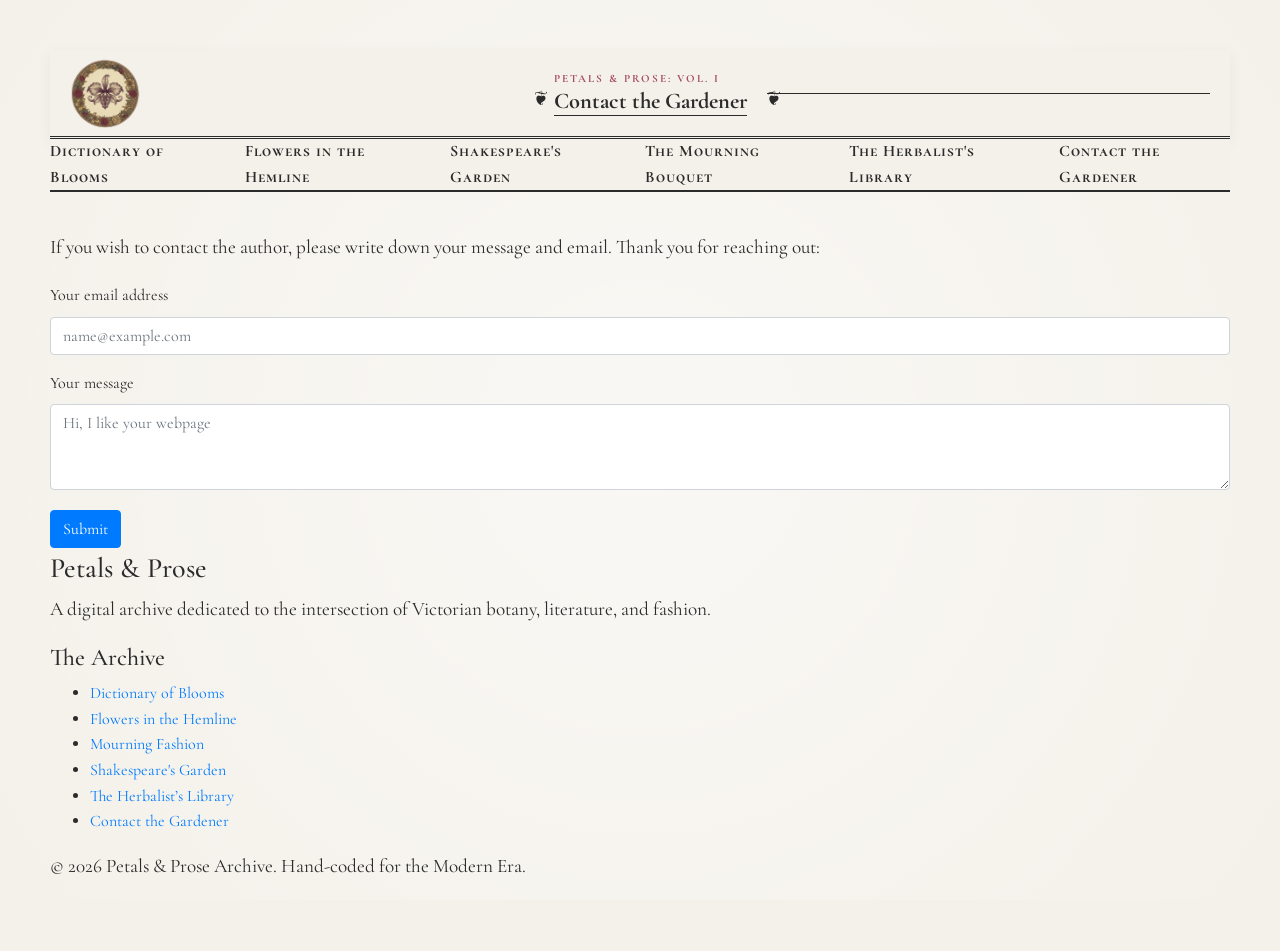
==== pages/contact.html @ 2f35a8c5 "Now uploaded each folder separately" ====
<!DOCTYPE html>
<html>

<head>
    <meta charset="UTF-8">
    <meta name="viewport" content="width=device-width, initial-scale=1.0">
    <title>Shakespeare’s Garden | Petals & Prose</title>

    <link href="https://fonts.googleapis.com/css2?family=Cormorant+Garamond:ital,wght@0,400;0,700;1,400&display=swap"
        rel="stylesheet">

    <link rel="stylesheet" href="https://stackpath.bootstrapcdn.com/bootstrap/4.3.1/css/bootstrap.min.css"
        integrity="sha384-ggOyR0iXCbMQv3Xipma34MD+dH/1fQ784/j6cY/iJTQUOhcWr7x9JvoRxT2MZw1T" crossorigin="anonymous">

    <link rel="stylesheet" href="../css/style.css">

</head>

<!-- Header decorado + imagen de logo (con link al index)-->
<header class="book-header">
    <div class="header-inner">
        <a href="../index.html">
            <img src="../img/weblogo.png" alt="Website logo for Prose & Petals" class="nav-logo">
        </a>
        <span class="ornament"></span>
        <div class="title-group">
            <p class="series-title">Petals & Prose: Vol. I</p>
            <h1 class="main-title"> Contact the Gardener </h1>
        </div>
        <span class="ornament"></span>
    </div>
</header>

<!-- Navegación -->

<nav class="victorian-nav">
    <ul>
        <li><a href="./dictionary.html">Dictionary of Blooms</a> </li>
        <li><a href="./hemline.html">Flowers in the Hemline</a></li>
        <li><a href="./shakespeare.html">Shakespeare's Garden</a></li>
        <li><a href="./mourning.html">The Mourning Bouquet</a></li>
        <li><a href="./library.html">The Herbalist's Library</a></li>
        <li><a href="./contact.html">Contact the Gardener</a></li>
    </ul>
</nav>

<body>
    <p> If you wish to contact the author, please write down your message and email. Thank you for reaching out:
    </p>

<!-- FORMULARIO BOOTSTRAP -->
    <form>
        <div class="form-group">
            <label for="exampleFormControlInput1">Your email address</label>
            <input type="email" class="form-control" id="exampleFormControlInput1" placeholder="name@example.com">
        </div>

        <div class="form-group">
            <label for="exampleFormControlTextarea1">Your message</label>
            <textarea class="form-control" id="exampleFormControlTextarea1" rows="3"
                placeholder="Hi, I like your webpage"></textarea>
        </div>
        <button type="submit" class="btn btn-primary my-1">Submit</button>

    </form>
    <script src="https://code.jquery.com/jquery-3.3.1.slim.min.js"
        integrity="sha384-q8i/X+965DzO0rT7abK41JStQIAqVgRVzpbzo5smXKp4YfRvH+8abtTE1Pi6jizo"
        crossorigin="anonymous"></script>
    <script src="https://cdnjs.cloudflare.com/ajax/libs/popper.js/1.14.7/umd/popper.min.js"
        integrity="sha384-UO2eT0CpHqdSJQ6hJty5KVphtPhzWj9WO1clHTMGa3JDZwrnQq4sF86dIHNDz0W1"
        crossorigin="anonymous"></script>
    <script src="https://stackpath.bootstrapcdn.com/bootstrap/4.3.1/js/bootstrap.min.js"
        integrity="sha384-JjSmVgyd0p3pXB1rRibZUAYoIIy6OrQ6VrjIEaFf/nJGzIxFDsf4x0xIM+B07jRM"
        crossorigin="anonymous"></script>
</body>

<!--Footer victoriano-->

<footer class="site-footer">
    <div class="footer-container">

        <div class="footer-column about">
            <h3>Petals & Prose</h3>
            <p>A digital archive dedicated to the intersection of Victorian botany, literature, and fashion.</p>
        </div>

        <div class="footer-column links">
            <h4>The Archive</h4>
            <ul>
                <li><a href="./dictionary.html">Dictionary of Blooms</a></li>
                <li><a href="./hemline.html"> Flowers in the Hemline </a></li>
                <li><a href="./mourning.html">Mourning Fashion</a></li>
                <li><a href="./shakespeare.html">Shakespeare's Garden</a></li>
                <li><a href="./library.html">The Herbalist’s Library</a></li>
                <li><a href="./contact.html">Contact the Gardener</a></li>


            </ul>
        </div>
    </div>

    <div class="footer-bottom">
        <p>&copy; 2026 Petals & Prose Archive. Hand-coded for the Modern Era.</p>
    </div>
</footer>

</html>
---- css/style.css ----
:root {
    --ink: #2b2b2b;
    --parchment: #f4f1ea;
    --accent-rose: #a64d5d;
}

body {
    background-color: var(--parchment);
    background-image: radial-gradient(circle, rgba(255, 255, 255, 0.5) 0%, rgba(0, 0, 0, 0) 100%);
    background-attachment: fixed;
    color: var(--ink);
    font-family: 'Cormorant Garamond', serif;
    line-height: 1.6;
    margin: 0;
    padding: clamp(20px, 5vw, 50px);
}

.garden-container {
    max-width: 900px;
    margin: 0 auto;
}

h1 {
    font-size: 4rem;
    text-align: center;
    border-bottom: 1px solid var(--ink);
    margin-bottom: 10px;
}

.subtitle {
    text-align: center;
    font-style: italic;
    margin-bottom: 50px;
}

/* Text wrap around png for the Shakespeare page (for now) */
.floral-shape {
    float: left;
    width: 400px;
    height: 400px;
    margin-right: 30px;
    background-image: url("../img/flower1.png");
    background-size: contain;
    background-repeat: no-repeat;
    shape-outside: circle(50%);
    display: block;
    shape-margin: 20px;
}

h2 {
    font-size: 2.5rem;
    color: var(--accent-rose);
}

p {
    font-size: 1.2rem;
    margin-bottom: 20px;
    text-align: justify;
}

blockquote {
    font-style: italic;
    border-left: 3px solid var(--accent-rose);
    padding-left: 20px;
    margin: 40px 0;
    font-size: 1.5rem;
}

.victorian-nav {
    position: sticky;
    top: 0px;
    background-color: var(--parchment);
    z-index: 100;
    border-bottom: 2px double var(--ink);
    margin-bottom: 40px;
}

.victorian-nav ul {
    list-style: none;
    display: flex;
    align-items: center;
    justify-content: center;
    gap: 30px;
    padding: 0;
    margin: 0;
}

.victorian-nav a {
    text-decoration: none;
    color: var(--ink);
    font-variant: small-caps;
    font-weight: bold;
    letter-spacing: 1px;
    transition: color 0.3s ease;
}

.victorian-nav a:hover {
    color: var(--accent-rose);
    border-bottom: 1px solid var(--accent-rose);
}

.book-header {
    background-color: var(--parchment);
    padding: 8px 0;
    border-bottom: 3px double var(--ink);
    box-shadow: 0 5px 15px rgba(0, 0, 0, 0.05);
}

/*COMPONENTE CON GRID (me pareció el más sencillo de ponerle grid)*/
.header-inner {
    display: grid;
    grid-template-columns: 1fr auto auto 1fr;
    align-items: center;
    margin: 0 auto;
    padding: 0 20px;
    column-gap: 20px;
}

.title-group {
    text-align: center;
    grid-column: 3;
}

.nav-logo {
    height: 70px;
    width: auto;
    align-self: center;
    margin-right: 20px;
    grid-column: 2;
}

.series-title {
    font-size: 0.7rem;
    text-transform: uppercase;
    letter-spacing: 2px;
    margin: 0;
    color: var(--accent-rose);
    font-weight: bold;
}

.main-title {
    font-size: 1.4rem;
    margin: 0;
    font-family: 'Cormorant Garamond', serif;
    font-weight: 700;
}

/* Decorative thingys on the sides */
.ornament {
    height: 1px;
    background-color: var(--ink);
    position: relative;
}

.ornament::before {
    content: "❦";
    position: absolute;
    top: -10px;
    font-size: 1.2rem;
}

.header-inner .ornament:first-child {
    grid-column: 1;
}

.header-inner .ornament:last-child {
    grid-column: 4;
}

/* Specific styles for the Mourning page */
body.mourning-page {
    background-color: #1a1a1a;
    color: #cfcfcf;
    transition: background-color 0.5s ease;
}

/* Mourning nav bar */
.mourning-page .victorian-nav {
    background-color: #1a1a1a;
    border-color: #444;
    box-shadow: 0 10px 20px rgba(0, 0, 0, 0.5);
}

.mourning-page .victorian-nav a {
    color: #cfcfcf;
}

.mourning-page .victorian-nav a:hover {
    color: var(--accent-rose);
    filter: brightness(1.2);
    border-bottom: 1px solid var(--accent-rose);
}

/* Headings */
.mourning-page h1,
.mourning-page h2,
.mourning-page h3 {
    color: #f4f1ea;
    border-color: #444;
}

/* The Links */
.mourning-page a {
    color: #a64d5d;
    filter: brightness(1.2);
}

/* Glossary box */
.mourning-page aside {
    background-color: #252525;
    border: 1px solid #444;
    padding: 20px;
    box-shadow: inset 0 0 10px #000;
}

/* Dark theme header */
.mourning-page .book-header {
    background-color: #111111;
    border-bottom: 3px double #444;
    box-shadow: 0 5px 20px rgba(0, 0, 0, 0.5);
}

.mourning-page .series-title {
    color: #888;
}

/* Merged .mourning-page .main-title rules */
.mourning-page .main-title {
    color: #e0e0e0;
    text-shadow: 2px 2px 4px rgba(0, 0, 0, 0.8);
    background: linear-gradient(to bottom, #cfcfcf 0%, #ffffff 50%, #999999 100%);
    -webkit-background-clip: text;
    -webkit-text-fill-color: transparent;
    display: inline-block;
}

.mourning-page .ornament {
    background-color: #444;
}

.mourning-page .ornament::before {
    content: "☙";
    color: #666;
    top: -14px;
}
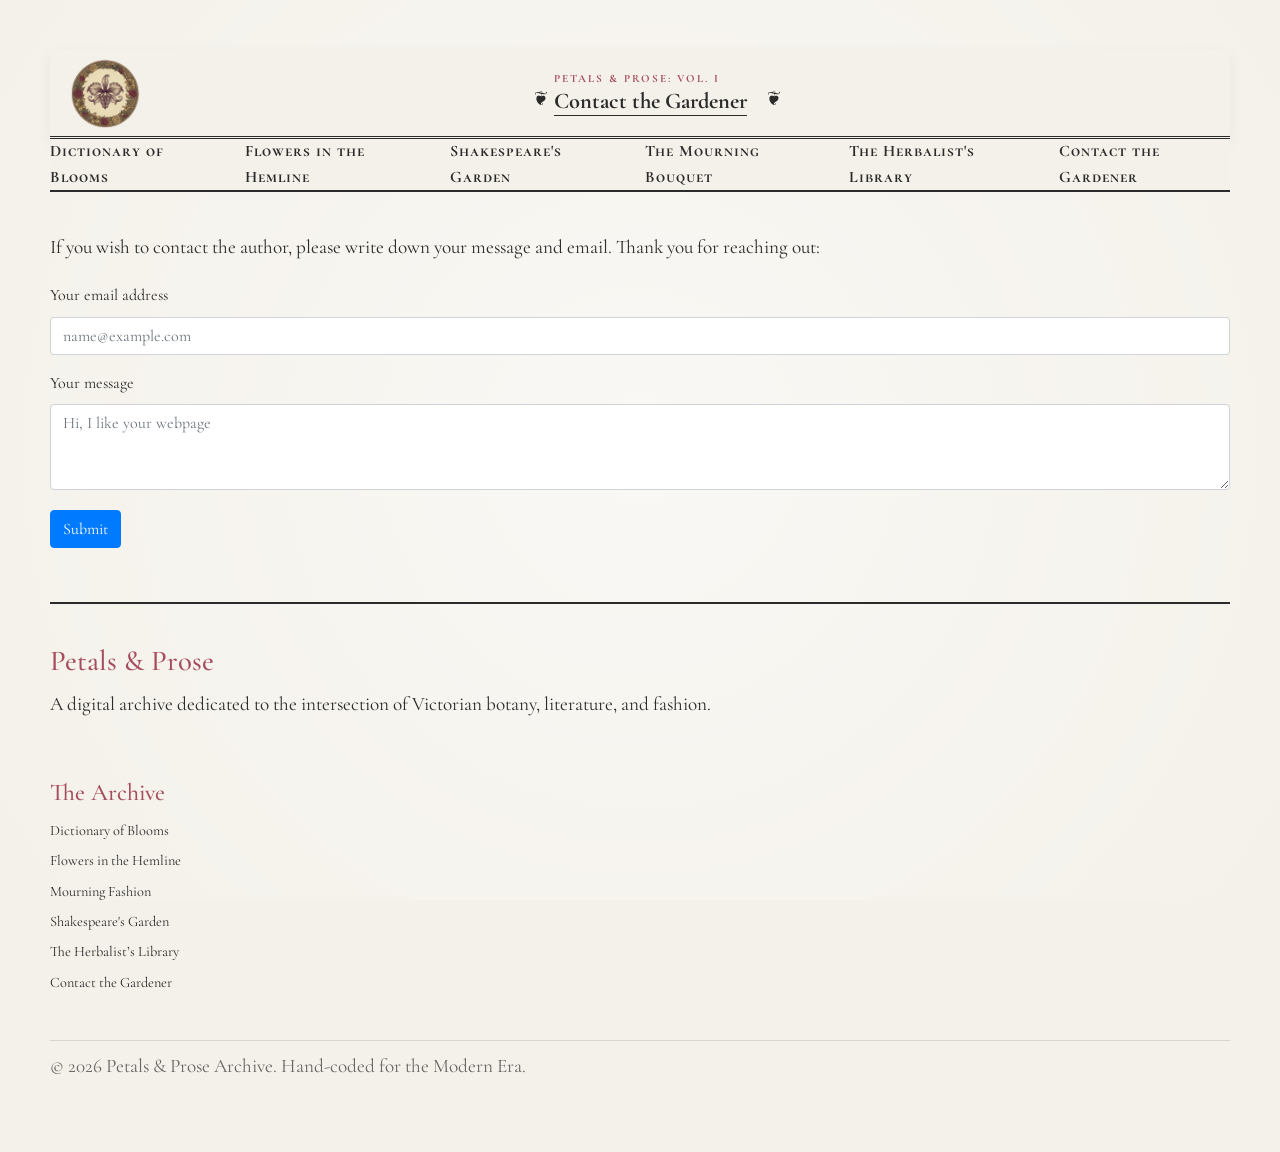
==== commit 00ea167e: "Subida preentrega 3" ====
--- a/pages/contact.html
+++ b/pages/contact.html
@@ -1,10 +1,10 @@
 <!DOCTYPE html>
-<html>
+<html lang="en">
 
 <head>
     <meta charset="UTF-8">
     <meta name="viewport" content="width=device-width, initial-scale=1.0">
-    <title>Shakespeare’s Garden | Petals & Prose</title>
+    <title>Contact the Gardener | Petals & Prose</title>
 
     <link href="https://fonts.googleapis.com/css2?family=Cormorant+Garamond:ital,wght@0,400;0,700;1,400&display=swap"
         rel="stylesheet">
@@ -16,39 +16,39 @@
 
 </head>
 
-<!-- Header decorado + imagen de logo (con link al index)-->
-<header class="book-header">
-    <div class="header-inner">
-        <a href="../index.html">
-            <img src="../img/weblogo.png" alt="Website logo for Prose & Petals" class="nav-logo">
-        </a>
-        <span class="ornament"></span>
-        <div class="title-group">
-            <p class="series-title">Petals & Prose: Vol. I</p>
-            <h1 class="main-title"> Contact the Gardener </h1>
+<body>
+    <!-- Header decorado + imagen de logo (con link al index)-->
+    <header class="book-header">
+        <div class="header-inner">
+            <a href="../index.html">
+                <img src="../img/weblogo.png" alt="Website logo for Prose & Petals" class="nav-logo">
+            </a>
+            <span class="ornament"></span>
+            <div class="title-group">
+                <p class="series-title">Petals & Prose: Vol. I</p>
+                <h1 class="main-title"> Contact the Gardener </h1>
+            </div>
+            <span class="ornament"></span>
         </div>
-        <span class="ornament"></span>
-    </div>
-</header>
+    </header>
 
-<!-- Navegación -->
+    <!-- Navegación -->
 
-<nav class="victorian-nav">
-    <ul>
-        <li><a href="./dictionary.html">Dictionary of Blooms</a> </li>
-        <li><a href="./hemline.html">Flowers in the Hemline</a></li>
-        <li><a href="./shakespeare.html">Shakespeare's Garden</a></li>
-        <li><a href="./mourning.html">The Mourning Bouquet</a></li>
-        <li><a href="./library.html">The Herbalist's Library</a></li>
-        <li><a href="./contact.html">Contact the Gardener</a></li>
-    </ul>
-</nav>
+    <nav class="victorian-nav">
+        <ul>
+            <li><a href="./dictionary.html">Dictionary of Blooms</a> </li>
+            <li><a href="./hemline.html">Flowers in the Hemline</a></li>
+            <li><a href="./shakespeare.html">Shakespeare's Garden</a></li>
+            <li><a href="./mourning.html">The Mourning Bouquet</a></li>
+            <li><a href="./library.html">The Herbalist's Library</a></li>
+            <li><a href="./contact.html">Contact the Gardener</a></li>
+        </ul>
+    </nav>
 
-<body>
     <p> If you wish to contact the author, please write down your message and email. Thank you for reaching out:
     </p>
 
-<!-- FORMULARIO BOOTSTRAP -->
+    <!-- FORMULARIO BOOTSTRAP -->
     <form>
         <div class="form-group">
             <label for="exampleFormControlInput1">Your email address</label>
@@ -72,36 +72,37 @@
     <script src="https://stackpath.bootstrapcdn.com/bootstrap/4.3.1/js/bootstrap.min.js"
         integrity="sha384-JjSmVgyd0p3pXB1rRibZUAYoIIy6OrQ6VrjIEaFf/nJGzIxFDsf4x0xIM+B07jRM"
         crossorigin="anonymous"></script>
+
+
+    <!--Footer victoriano-->
+
+    <footer class="site-footer">
+        <div class="footer-container">
+
+            <div class="footer-column about">
+                <h3>Petals & Prose</h3>
+                <p>A digital archive dedicated to the intersection of Victorian botany, literature, and fashion.</p>
+            </div>
+
+            <div class="footer-column links">
+                <h4>The Archive</h4>
+                <ul>
+                    <li><a href="./dictionary.html">Dictionary of Blooms</a></li>
+                    <li><a href="./hemline.html"> Flowers in the Hemline </a></li>
+                    <li><a href="./mourning.html">Mourning Fashion</a></li>
+                    <li><a href="./shakespeare.html">Shakespeare's Garden</a></li>
+                    <li><a href="./library.html">The Herbalist’s Library</a></li>
+                    <li><a href="./contact.html">Contact the Gardener</a></li>
+
+
+                </ul>
+            </div>
+        </div>
+
+        <div class="footer-bottom">
+            <p>&copy; 2026 Petals & Prose Archive. Hand-coded for the Modern Era.</p>
+        </div>
+    </footer>
 </body>
 
-<!--Footer victoriano-->
-
-<footer class="site-footer">
-    <div class="footer-container">
-
-        <div class="footer-column about">
-            <h3>Petals & Prose</h3>
-            <p>A digital archive dedicated to the intersection of Victorian botany, literature, and fashion.</p>
-        </div>
-
-        <div class="footer-column links">
-            <h4>The Archive</h4>
-            <ul>
-                <li><a href="./dictionary.html">Dictionary of Blooms</a></li>
-                <li><a href="./hemline.html"> Flowers in the Hemline </a></li>
-                <li><a href="./mourning.html">Mourning Fashion</a></li>
-                <li><a href="./shakespeare.html">Shakespeare's Garden</a></li>
-                <li><a href="./library.html">The Herbalist’s Library</a></li>
-                <li><a href="./contact.html">Contact the Gardener</a></li>
-
-
-            </ul>
-        </div>
-    </div>
-
-    <div class="footer-bottom">
-        <p>&copy; 2026 Petals & Prose Archive. Hand-coded for the Modern Era.</p>
-    </div>
-</footer>
-
 </html>
--- a/css/style.css
+++ b/css/style.css
@@ -1,245 +1,464 @@
-:root {
-    --ink: #2b2b2b;
-    --parchment: #f4f1ea;
-    --accent-rose: #a64d5d;
+@charset "UTF-8";
+.page-dictionary {
+  background-color: #f4f0e8;
+}
+
+.page-shakespeare {
+  background-color: #f0f4e8;
+}
+
+.page-hemline {
+  background-color: #f4ece8;
+}
+
+.page-library {
+  background-color: #e8f0f4;
+}
+
+.page-contact {
+  background-color: #f4e8f0;
+}
+
+@keyframes fadeIn {
+  from {
+    opacity: 0;
+    transform: translateY(12px);
+  }
+  to {
+    opacity: 1;
+    transform: translateY(0);
+  }
+}
+*,
+*::before,
+*::after {
+  box-sizing: border-box;
 }
 
 body {
-    background-color: var(--parchment);
-    background-image: radial-gradient(circle, rgba(255, 255, 255, 0.5) 0%, rgba(0, 0, 0, 0) 100%);
-    background-attachment: fixed;
-    color: var(--ink);
-    font-family: 'Cormorant Garamond', serif;
-    line-height: 1.6;
-    margin: 0;
-    padding: clamp(20px, 5vw, 50px);
+  background-color: #f4f1ea;
+  background-image: radial-gradient(circle, rgba(255, 255, 255, 0.5) 0%, rgba(0, 0, 0, 0) 100%);
+  background-attachment: fixed;
+  color: #2b2b2b;
+  font-family: "Cormorant Garamond", serif;
+  line-height: 1.6;
+  margin: 0;
+  padding: clamp(20px, 5vw, 50px);
+}
+@media (max-width: 768px) {
+  body {
+    padding: 10px;
+  }
+}
+
+h1 {
+  font-size: 4rem;
+  text-align: center;
+  border-bottom: 1px solid #2b2b2b;
+  margin-bottom: 10px;
+  animation: fadeIn 0.7s ease 0s both;
+}
+@media (max-width: 768px) {
+  h1 {
+    font-size: 2.5rem;
+  }
+}
+@media (max-width: 480px) {
+  h1 {
+    font-size: 2rem;
+  }
+}
+
+h2 {
+  font-size: 2.5rem;
+  color: #a64d5d;
+}
+@media (max-width: 768px) {
+  h2 {
+    font-size: 1.8rem;
+  }
+}
+
+h3 {
+  font-size: 1.8rem;
+}
+
+p {
+  font-size: 1.2rem;
+  margin-bottom: 20px;
+  text-align: justify;
+}
+@media (max-width: 480px) {
+  p {
+    font-size: 1rem;
+  }
+}
+
+blockquote {
+  clear: left;
+  font-style: italic;
+  border-left: 3px solid #a64d5d;
+  padding-left: 20px;
+  margin: 40px 0;
+  font-size: 1.5rem;
+  transition: border-color 0.3s ease, padding-left 0.3s ease;
+}
+blockquote:hover {
+  border-left-color: rgb(131.1604938272, 60.8395061728, 73.4814814815);
+  padding-left: 26px;
+}
+@media (max-width: 480px) {
+  blockquote {
+    font-size: 1.1rem;
+  }
+}
+
+.subtitle {
+  text-align: center;
+  font-style: italic;
+  margin-bottom: 50px;
+  animation: fadeIn 0.7s ease 0.2s both;
 }
 
 .garden-container {
-    max-width: 900px;
-    margin: 0 auto;
-}
-
-h1 {
-    font-size: 4rem;
-    text-align: center;
-    border-bottom: 1px solid var(--ink);
-    margin-bottom: 10px;
-}
-
-.subtitle {
-    text-align: center;
-    font-style: italic;
-    margin-bottom: 50px;
-}
-
-/* Text wrap around png for the Shakespeare page (for now) */
+  max-width: 900px;
+  margin: 0 auto;
+}
+
+.book-header {
+  background-color: #f4f1ea;
+  padding: 8px 0;
+  border-bottom: 3px double #2b2b2b;
+  box-shadow: 0 5px 15px rgba(0, 0, 0, 0.05);
+}
+
+.header-inner {
+  display: grid;
+  grid-template-columns: 1fr auto auto 1fr;
+  align-items: center;
+  margin: 0 auto;
+  padding: 0 20px;
+  column-gap: 20px;
+}
+@media (max-width: 768px) {
+  .header-inner {
+    grid-template-columns: 1fr;
+    justify-items: center;
+    row-gap: 10px;
+  }
+}
+
+.title-group {
+  text-align: center;
+  grid-column: 3;
+}
+@media (max-width: 768px) {
+  .title-group {
+    grid-column: 1;
+  }
+}
+
+.nav-logo {
+  height: 70px;
+  width: auto;
+  align-self: center;
+  margin-right: 20px;
+  grid-column: 2;
+  transition: transform 0.3s ease, opacity 0.3s ease;
+}
+.nav-logo:hover {
+  transform: scale(1.05);
+  opacity: 0.85;
+}
+@media (max-width: 768px) {
+  .nav-logo {
+    grid-column: 1;
+    margin-right: 0;
+  }
+}
+
+.series-title {
+  font-size: 0.7rem;
+  text-transform: uppercase;
+  letter-spacing: 2px;
+  margin: 0;
+  color: #a64d5d;
+  font-weight: bold;
+}
+
+.main-title {
+  font-size: 1.4rem;
+  margin: 0;
+  font-family: "Cormorant Garamond", serif;
+  font-weight: 700;
+}
+
+.ornament {
+  height: 0px;
+  background-color: #2b2b2b;
+  position: relative;
+}
+.ornament::before {
+  content: "❦";
+  position: absolute;
+  top: -10px;
+  font-size: 1.2rem;
+}
+@media (max-width: 768px) {
+  .ornament {
+    display: none;
+  }
+}
+
+.header-inner .ornament:first-child {
+  grid-column: 1;
+}
+
+.header-inner .ornament:last-child {
+  grid-column: 4;
+}
+
+.site-footer {
+  margin-top: 50px;
+  border-top: 2px double #2b2b2b;
+  padding-top: 40px;
+  font-size: 0.95rem;
+}
+
+.footer-container {
+  display: flex;
+  flex-direction: column;
+  gap: 40px;
+  flex-wrap: wrap;
+}
+@media (max-width: 768px) {
+  .footer-container {
+    flex-direction: column;
+    gap: 20px;
+  }
+}
+
+.footer-column {
+  flex: 1;
+}
+.footer-column h3,
+.footer-column h4 {
+  color: #a64d5d;
+  margin-bottom: 10px;
+}
+.footer-column ul {
+  list-style: none;
+  padding: 0;
+  margin: 0;
+}
+.footer-column ul li {
+  margin-bottom: 6px;
+}
+.footer-column ul a {
+  color: #2b2b2b;
+  text-decoration: none;
+  transition: color 0.3s ease;
+}
+.footer-column ul a:hover {
+  color: #a64d5d;
+  border-bottom: 1px solid #a64d5d;
+}
+.footer-column ul a {
+  font-size: 0.9rem;
+}
+
+.footer-bottom {
+  margin-top: 40px;
+  border-top: 1px solid rgba(43, 43, 43, 0.2);
+  padding-top: 10px;
+  text-align: center;
+  font-size: 0.8rem;
+  opacity: 0.7;
+}
+
+.victorian-nav {
+  position: sticky;
+  top: 0;
+  background-color: #f4f1ea;
+  z-index: 100;
+  border-bottom: 2px double #2b2b2b;
+  margin-bottom: 40px;
+}
+.victorian-nav ul {
+  list-style: none;
+  display: flex;
+  align-items: center;
+  justify-content: center;
+  flex-direction: row;
+  gap: 30px;
+  padding: 0;
+  margin: 0;
+}
+@media (max-width: 768px) {
+  .victorian-nav ul {
+    flex-direction: column;
+    gap: 10px;
+    padding: 10px 0;
+  }
+}
+.victorian-nav a {
+  color: #2b2b2b;
+  text-decoration: none;
+  transition: color 0.3s ease;
+}
+.victorian-nav a:hover {
+  color: #a64d5d;
+  border-bottom: 1px solid #a64d5d;
+}
+.victorian-nav a {
+  font-variant: small-caps;
+  font-weight: bold;
+  letter-spacing: 1px;
+  padding: 4px 0;
+}
+
+.card .card-text {
+  font-size: 1.2rem;
+  line-height: 1.6;
+}
+
+.card .card-title {
+  font-family: "Cormorant Garamond", serif;
+  color: #a64d5d;
+}
+
+.card {
+  border: 1px solid rgba(43, 43, 43, 0.15);
+  transition: transform 0.3s ease, box-shadow 0.3s ease;
+}
+.card:hover {
+  transform: translateY(-4px);
+  box-shadow: 0 8px 20px rgba(0, 0, 0, 0.15);
+}
+.card .card-img-top {
+  transition: transform 0.4s ease;
+}
+.card:hover .card-img-top {
+  transform: scale(1.03);
+}
+
 .floral-shape {
-    float: left;
-    width: 400px;
-    height: 400px;
-    margin-right: 30px;
-    background-image: url("../img/flower1.png");
-    background-size: contain;
-    background-repeat: no-repeat;
-    shape-outside: circle(50%);
-    display: block;
-    shape-margin: 20px;
-}
-
-h2 {
-    font-size: 2.5rem;
-    color: var(--accent-rose);
-}
-
-p {
-    font-size: 1.2rem;
-    margin-bottom: 20px;
-    text-align: justify;
-}
-
-blockquote {
-    font-style: italic;
-    border-left: 3px solid var(--accent-rose);
-    padding-left: 20px;
-    margin: 40px 0;
-    font-size: 1.5rem;
-}
-
-.victorian-nav {
-    position: sticky;
-    top: 0px;
-    background-color: var(--parchment);
-    z-index: 100;
-    border-bottom: 2px double var(--ink);
-    margin-bottom: 40px;
-}
-
-.victorian-nav ul {
-    list-style: none;
-    display: flex;
-    align-items: center;
-    justify-content: center;
-    gap: 30px;
-    padding: 0;
-    margin: 0;
-}
-
-.victorian-nav a {
-    text-decoration: none;
-    color: var(--ink);
-    font-variant: small-caps;
-    font-weight: bold;
-    letter-spacing: 1px;
-    transition: color 0.3s ease;
-}
-
-.victorian-nav a:hover {
-    color: var(--accent-rose);
-    border-bottom: 1px solid var(--accent-rose);
-}
-
-.book-header {
-    background-color: var(--parchment);
-    padding: 8px 0;
-    border-bottom: 3px double var(--ink);
-    box-shadow: 0 5px 15px rgba(0, 0, 0, 0.05);
-}
-
-/*COMPONENTE CON GRID (me pareció el más sencillo de ponerle grid)*/
-.header-inner {
-    display: grid;
-    grid-template-columns: 1fr auto auto 1fr;
-    align-items: center;
-    margin: 0 auto;
-    padding: 0 20px;
-    column-gap: 20px;
-}
-
-.title-group {
-    text-align: center;
-    grid-column: 3;
-}
-
-.nav-logo {
-    height: 70px;
-    width: auto;
-    align-self: center;
-    margin-right: 20px;
-    grid-column: 2;
-}
-
-.series-title {
-    font-size: 0.7rem;
-    text-transform: uppercase;
-    letter-spacing: 2px;
-    margin: 0;
-    color: var(--accent-rose);
-    font-weight: bold;
-}
-
-.main-title {
-    font-size: 1.4rem;
-    margin: 0;
-    font-family: 'Cormorant Garamond', serif;
-    font-weight: 700;
-}
-
-/* Decorative thingys on the sides */
-.ornament {
-    height: 1px;
-    background-color: var(--ink);
-    position: relative;
-}
-
-.ornament::before {
-    content: "❦";
-    position: absolute;
-    top: -10px;
-    font-size: 1.2rem;
-}
-
-.header-inner .ornament:first-child {
-    grid-column: 1;
-}
-
-.header-inner .ornament:last-child {
-    grid-column: 4;
-}
-
-/* Specific styles for the Mourning page */
+  float: left;
+  width: 200px;
+  height: 200px;
+  margin-right: 30px;
+  background-image: url("../img/flower1.png");
+  background-size: contain;
+  background-repeat: no-repeat;
+  shape-outside: circle(50%);
+  display: block;
+  shape-margin: 20px;
+}
+@media (max-width: 768px) {
+  .floral-shape {
+    float: none;
+    width: 100%;
+    height: 200px;
+    margin: 0 0 20px 0;
+  }
+}
+
+.floral-shape--two {
+  background-image: url("../img/whitepansy.png");
+  width: 350px;
+  height: 350px;
+}
+
+body.mourning-page h1,
+body.mourning-page h2,
+body.mourning-page h3 {
+  color: #f4f1ea;
+  border-color: #444;
+}
+
 body.mourning-page {
-    background-color: #1a1a1a;
-    color: #cfcfcf;
-    transition: background-color 0.5s ease;
-}
-
-/* Mourning nav bar */
-.mourning-page .victorian-nav {
-    background-color: #1a1a1a;
-    border-color: #444;
-    box-shadow: 0 10px 20px rgba(0, 0, 0, 0.5);
-}
-
-.mourning-page .victorian-nav a {
-    color: #cfcfcf;
-}
-
-.mourning-page .victorian-nav a:hover {
-    color: var(--accent-rose);
-    filter: brightness(1.2);
-    border-bottom: 1px solid var(--accent-rose);
-}
-
-/* Headings */
-.mourning-page h1,
-.mourning-page h2,
-.mourning-page h3 {
-    color: #f4f1ea;
-    border-color: #444;
-}
-
-/* The Links */
-.mourning-page a {
-    color: #a64d5d;
-    filter: brightness(1.2);
-}
-
-/* Glossary box */
-.mourning-page aside {
-    background-color: #252525;
-    border: 1px solid #444;
-    padding: 20px;
-    box-shadow: inset 0 0 10px #000;
-}
-
-/* Dark theme header */
-.mourning-page .book-header {
-    background-color: #111111;
-    border-bottom: 3px double #444;
-    box-shadow: 0 5px 20px rgba(0, 0, 0, 0.5);
-}
-
-.mourning-page .series-title {
-    color: #888;
-}
-
-/* Merged .mourning-page .main-title rules */
-.mourning-page .main-title {
-    color: #e0e0e0;
-    text-shadow: 2px 2px 4px rgba(0, 0, 0, 0.8);
-    background: linear-gradient(to bottom, #cfcfcf 0%, #ffffff 50%, #999999 100%);
-    -webkit-background-clip: text;
-    -webkit-text-fill-color: transparent;
-    display: inline-block;
-}
-
-.mourning-page .ornament {
-    background-color: #444;
-}
-
-.mourning-page .ornament::before {
-    content: "☙";
-    color: #666;
-    top: -14px;
-}+  background-color: #1a1a1a;
+  color: #cfcfcf;
+  transition: background-color 0.5s ease;
+}
+body.mourning-page .victorian-nav {
+  background-color: #1a1a1a;
+  border-color: #444;
+  box-shadow: 0 10px 20px rgba(0, 0, 0, 0.5);
+}
+body.mourning-page .victorian-nav a {
+  color: #cfcfcf;
+  text-decoration: none;
+  transition: color 0.3s ease;
+}
+body.mourning-page .victorian-nav a:hover {
+  color: #a64d5d;
+  border-bottom: 1px solid #a64d5d;
+}
+body.mourning-page .victorian-nav a:hover {
+  filter: brightness(1.2);
+}
+body.mourning-page a {
+  color: #a64d5d;
+  filter: brightness(1.2);
+  transition: filter 0.3s ease;
+}
+body.mourning-page a:hover {
+  filter: brightness(1.5);
+}
+body.mourning-page aside {
+  background-color: #252525;
+  border: 1px solid #444;
+  padding: 20px;
+  box-shadow: inset 0 0 10px #000;
+  transition: box-shadow 0.3s ease;
+}
+body.mourning-page aside:hover {
+  box-shadow: inset 0 0 10px #000, 0 0 15px rgba(166, 77, 93, 0.1);
+}
+body.mourning-page .book-header {
+  background-color: #111111;
+  border-bottom: 3px double #444;
+  box-shadow: 0 5px 20px rgba(0, 0, 0, 0.5);
+}
+body.mourning-page .series-title {
+  color: #888;
+}
+body.mourning-page .main-title {
+  color: #e0e0e0;
+  text-shadow: 2px 2px 4px rgba(0, 0, 0, 0.8);
+  background: linear-gradient(to bottom, #cfcfcf 0%, #ffffff 50%, #999999 100%);
+  -webkit-background-clip: text;
+  -webkit-text-fill-color: transparent;
+  display: inline-block;
+}
+body.mourning-page .ornament {
+  background-color: #444;
+}
+body.mourning-page .ornament::before {
+  content: "☙";
+  color: #666;
+  top: -14px;
+}
+body.mourning-page .site-footer {
+  border-top-color: #444;
+}
+body.mourning-page .footer-column h3,
+body.mourning-page .footer-column h4 {
+  color: rgb(186.5555555556, 107.4444444444, 121.6666666667);
+}
+body.mourning-page .footer-column ul a {
+  color: #cfcfcf;
+  text-decoration: none;
+  transition: color 0.3s ease;
+}
+body.mourning-page .footer-column ul a:hover {
+  color: #a64d5d;
+  border-bottom: 1px solid #a64d5d;
+}
+body.mourning-page .footer-bottom {
+  border-top-color: rgba(255, 255, 255, 0.1);
+  color: #666;
+}
+
+/*# sourceMappingURL=style.css.map */
